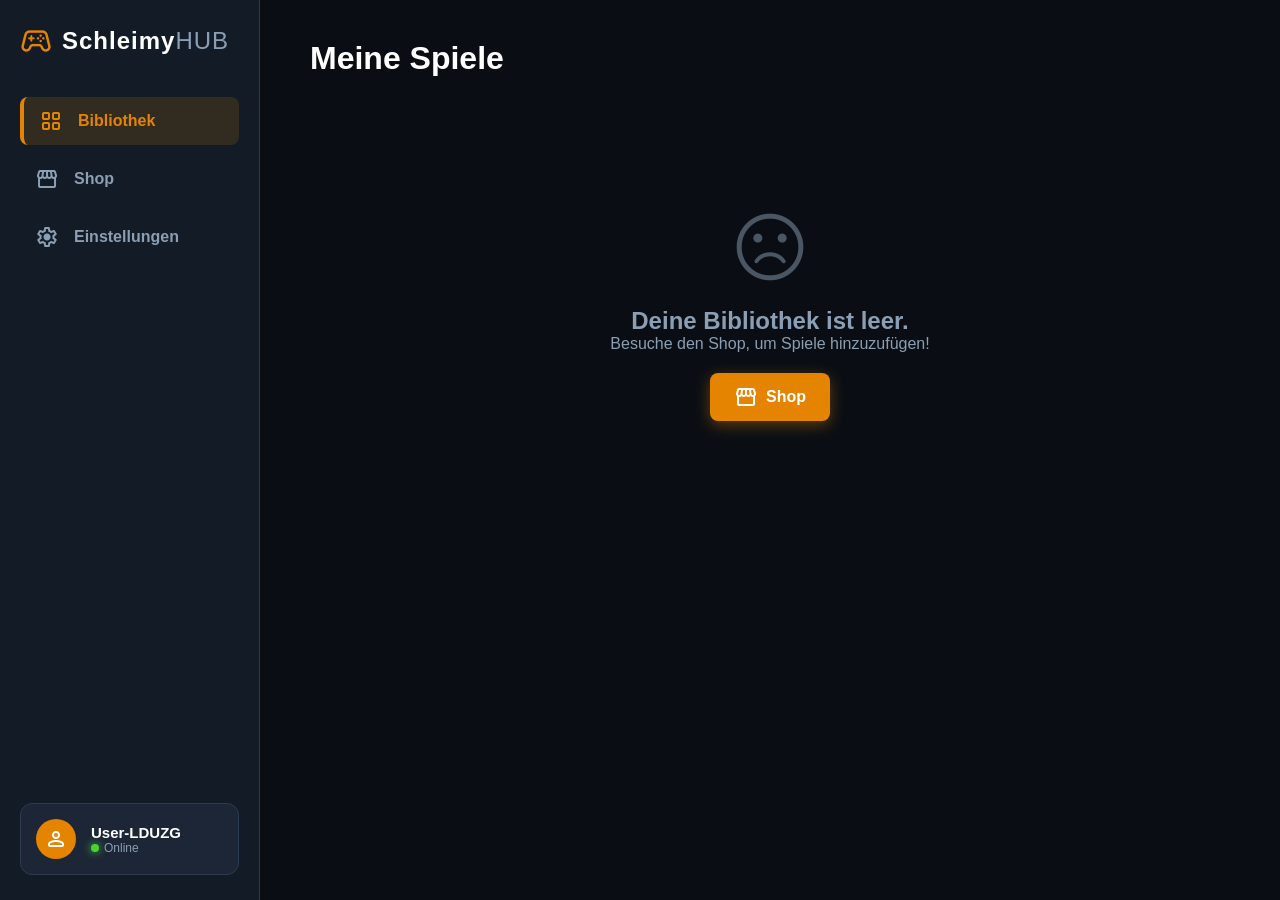
==== index.html @ 8c702368 "Add files via upload" ====
<!DOCTYPE html>
<html lang="de">

<head>
    <meta charset="UTF-8">
    <meta name="viewport" content="width=device-width, initial-scale=1.0">
    <title>Schleimy's Game Hub</title>
    <link href="https://fonts.googleapis.com/css2?family=Material+Symbols+Rounded:opsz,wght,FILL,GRAD@24,600,1,0" rel="stylesheet" />
    <link rel="stylesheet" href="launcher.css">
</head>

<body>

    <div id="app-container">
        <nav id="sidebar">
            <div class="logo">
                <span class="material-symbols-rounded logo-icon">stadia_controller</span>
                <h2>Schleimy<span class="hub-text">HUB</span></h2>
            </div>

            <ul class="nav-links">
                <li class="active" onclick="switchTab('library')">
                    <span class="material-symbols-rounded">grid_view</span>
                    <span id="nav-library">Bibliothek</span>
                </li>
                <li onclick="switchTab('store')">
                    <span class="material-symbols-rounded">storefront</span>
                    <span id="nav-store">Shop</span>
                </li>
                <li onclick="switchTab('settings')">
                    <span class="material-symbols-rounded">settings</span>
                    <span id="nav-settings">Einstellungen</span>
                </li>
            </ul>

            <div class="user-profile">
                <div class="avatar">
                    <span class="material-symbols-rounded">person</span>
                </div>
                <div class="user-info">
                    <p class="username" id="display-username">User-1234</p>
                    <p class="status"><span class="status-dot"></span> Online</p>
                </div>
            </div>
        </nav>

        <main id="main-content">

            <section id="tab-library" class="tab-content active">
                <header class="section-header">
                    <h1 id="title-library">Meine Spiele</h1>
                </header>
                <div id="library-container"></div>
            </section>

            <section id="tab-store" class="tab-content">
                <header class="section-header">
                    <h1 id="title-store">Entdecken</h1>
                </header>
                <div id="store-container"></div>
            </section>

            <section id="tab-settings" class="tab-content">
                <header class="section-header">
                    <h1 id="title-settings">Launcher Einstellungen</h1>
                </header>

                <div class="settings-panel">
                    <div class="setting-row">
                        <div class="setting-info">
                            <h3 id="set-user-title">Benutzername</h3>
                            <p id="set-user-desc">Ändere deinen Anzeigenamen im Hub.</p>
                        </div>
                        <input type="text" id="username-input" class="modern-input" maxlength="15">
                    </div>

                    <div class="setting-row">
                        <div class="setting-info">
                            <h3 id="set-lang-title">Globale Sprache</h3>
                            <p id="set-lang-desc">Wird automatisch in alle Spiele übernommen.</p>
                        </div>
                        <select id="launcher-lang-select" class="modern-select">
                            <option value="de">Deutsch (German)</option>
                            <option value="en">English (English)</option>
                            <option value="es">Español (Spanish)</option>
                            <option value="fr">Français (French)</option>
                            <option value="it">Italiano (Italian)</option>
                            <option value="pt">Português (Portuguese)</option>
                            <option value="nl">Nederlands (Dutch)</option>
                            <option value="pl">Polski (Polish)</option>
                            <option value="ru">Русский (Russian)</option>
                            <option value="ja">日本語 (Japanese)</option>
                            <option value="zh">中文 (Chinese)</option>
                            <option value="ko">한국어 (Korean)</option>
                            <option value="ar">العربية (Arabic)</option>
                            <option value="hi">हिन्दी (Hindi)</option>
                            <option value="tr">Türkçe (Turkish)</option>
                            <option value="sv">Svenska (Swedish)</option>
                            <option value="da">Dansk (Danish)</option>
                            <option value="fi">Suomi (Finnish)</option>
                            <option value="el">Ελληνικά (Greek)</option>
                            <option value="cs">Čeština (Czech)</option>
                        </select>
                    </div>

                    <div class="setting-row">
                        <div class="setting-info">
                            <h3 id="set-anim-title">Animationen reduzieren</h3>
                            <p id="set-anim-desc">Schaltet aufwendige Effekte im Launcher ab.</p>
                        </div>
                        <label class="switch">
                            <input type="checkbox" id="anim-toggle">
                            <span class="slider round"></span>
                        </label>
                    </div>

                    <div class="settings-actions">
                        <button id="btn-save-settings" class="btn success"><span class="material-symbols-rounded">save</span> <span id="text-btn-save">Speichern</span></button>
                        <button id="btn-reset-settings" class="btn danger"><span class="material-symbols-rounded">delete_forever</span> <span id="text-btn-reset">Zurücksetzen</span></button>
                    </div>
                </div>
            </section>

        </main>
    </div>

    <div id="game-overlay" class="hidden">
        <div class="overlay-topbar">
            <div class="overlay-brand">
                <span class="material-symbols-rounded">stadia_controller</span> Schleimy<span class="hub-text">HUB</span>
            </div>
            <button id="close-game-btn" onclick="closeGame()">
                <span class="material-symbols-rounded">close</span> <span id="btn-exit-game">Spiel beenden</span>
            </button>
        </div>
        <div id="game-loader">
            <span class="material-symbols-rounded spinning">hourglass_empty</span>
            <p id="loader-text">Starte Spiel...</p>
        </div>
        <iframe id="game-frame" src=""></iframe>
    </div>

    <script src="launcher.js"></script>
</body>

</html>
---- launcher.css ----
:root {
    --bg-main: #0a0e14;
    --bg-sidebar: #131b26;
    --bg-card: #1c2636;
    --bg-card-hover: #263447;
    --accent: #e48400;
    --accent-hover: #ff9d1c;
    --text-main: #ffffff;
    --text-muted: #8b9eb3;
    --border: #2a3b52;
    --success: #2ecc71;
    --danger: #e74c3c;
}

* {
    box-sizing: border-box;
    margin: 0;
    padding: 0;
}

body {
    background-color: var(--bg-main);
    color: var(--text-main);
    font-family: 'Segoe UI', Tahoma, Geneva, Verdana, sans-serif;
    overflow: hidden;
}

.material-symbols-rounded {
    vertical-align: middle;
}

#app-container {
    display: flex;
    height: 100vh;
    width: 100vw;
}


/* --- SIDEBAR --- */

#sidebar {
    width: 260px;
    background-color: var(--bg-sidebar);
    border-right: 1px solid var(--border);
    display: flex;
    flex-direction: column;
    padding: 25px 20px;
    z-index: 10;
}

.logo {
    display: flex;
    align-items: center;
    gap: 10px;
    margin-bottom: 40px;
}

.logo-icon {
    font-size: 32px;
    color: var(--accent);
}

.logo h2 {
    font-size: 24px;
    letter-spacing: 1px;
}

.hub-text {
    font-weight: 300;
    color: var(--text-muted);
}

.nav-links {
    list-style: none;
    display: flex;
    flex-direction: column;
    gap: 10px;
    flex-grow: 1;
}

.nav-links li {
    display: flex;
    align-items: center;
    gap: 15px;
    padding: 12px 15px;
    border-radius: 8px;
    color: var(--text-muted);
    font-weight: 600;
    cursor: pointer;
    transition: all 0.2s ease;
}

.nav-links li:hover {
    background-color: var(--bg-card);
    color: var(--text-main);
}

.nav-links li.active {
    background-color: rgba(228, 132, 0, 0.15);
    color: var(--accent);
    border-left: 4px solid var(--accent);
}

.user-profile {
    display: flex;
    align-items: center;
    gap: 15px;
    padding: 15px;
    background-color: var(--bg-card);
    border-radius: 12px;
    border: 1px solid var(--border);
    margin-top: auto;
}

.avatar {
    width: 40px;
    height: 40px;
    border-radius: 50%;
    background: var(--accent);
    display: flex;
    justify-content: center;
    align-items: center;
}

.user-info .username {
    font-weight: bold;
    font-size: 15px;
    white-space: nowrap;
    overflow: hidden;
    text-overflow: ellipsis;
    max-width: 120px;
}

.user-info .status {
    font-size: 12px;
    color: var(--text-muted);
    display: flex;
    align-items: center;
    gap: 5px;
}

.status-dot {
    width: 8px;
    height: 8px;
    background-color: #4cd137;
    border-radius: 50%;
    box-shadow: 0 0 8px #4cd137;
}


/* --- MAIN CONTENT --- */

#main-content {
    flex-grow: 1;
    overflow-y: auto;
    padding: 40px 50px;
    position: relative;
}

.tab-content {
    display: none;
    animation: fadeIn 0.4s ease forwards;
}

.tab-content.active {
    display: block;
}

@keyframes fadeIn {
    from {
        opacity: 0;
        transform: translateY(10px);
    }
    to {
        opacity: 1;
        transform: translateY(0);
    }
}

.section-header {
    display: flex;
    justify-content: space-between;
    align-items: center;
    margin-bottom: 30px;
}

.section-header h1 {
    font-size: 32px;
    font-weight: 800;
}


/* Hero Banner */

.hero-banner {
    width: 100%;
    height: 300px;
    border-radius: 16px;
    display: flex;
    align-items: flex-end;
    padding: 40px;
    margin-bottom: 40px;
    box-shadow: 0 15px 30px rgba(0, 0, 0, 0.5);
    border: 1px solid rgba(255, 255, 255, 0.1);
    background: linear-gradient(135deg, rgba(112, 197, 206, 0.8) 0%, rgba(26, 37, 44, 0.9) 100%), url('data:image/svg+xml;utf8,<svg xmlns="http://www.w3.org/2000/svg" width="100" height="100" opacity="0.1"><rect width="100" height="100" fill="%23fff"/></svg>');
    background-size: cover;
}

.hero-content h2 {
    font-size: 42px;
    margin-bottom: 10px;
    text-shadow: 2px 2px 4px rgba(0, 0, 0, 0.8);
}

.hero-content p {
    font-size: 18px;
    color: #e0e0e0;
    margin-bottom: 25px;
    text-shadow: 1px 1px 2px rgba(0, 0, 0, 0.8);
}

.btn {
    padding: 12px 24px;
    font-size: 16px;
    font-weight: bold;
    border: none;
    border-radius: 8px;
    cursor: pointer;
    display: flex;
    align-items: center;
    gap: 8px;
    transition: all 0.2s;
}

.btn.primary {
    background-color: var(--accent);
    color: #fff;
    box-shadow: 0 4px 15px rgba(228, 132, 0, 0.4);
}

.btn.primary:hover {
    background-color: var(--accent-hover);
    transform: translateY(-2px);
    box-shadow: 0 6px 20px rgba(228, 132, 0, 0.6);
}

.btn.success {
    background-color: var(--success);
    color: #fff;
    box-shadow: 0 4px 15px rgba(46, 204, 113, 0.4);
}

.btn.success:hover {
    background-color: #27ae60;
    transform: translateY(-2px);
}

.btn.danger {
    background-color: var(--danger);
    color: #fff;
}

.btn.danger:hover {
    background-color: #c0392b;
    transform: translateY(-2px);
}

.btn:disabled {
    background-color: var(--bg-card);
    color: var(--text-muted);
    box-shadow: none;
    cursor: not-allowed;
    transform: none;
}


/* Game Grid & Cards (GEFIXT: overflow: visible statt hidden) */

.game-grid {
    display: grid;
    grid-template-columns: repeat(auto-fill, minmax(250px, 1fr));
    gap: 25px;
}

.game-card {
    background-color: var(--bg-card);
    border-radius: 12px;
    border: 1px solid var(--border);
    transition: all 0.3s cubic-bezier(0.25, 0.8, 0.25, 1);
    display: flex;
    flex-direction: column;
    position: relative;
    /* Wichtig für Context-Menü */
}

.game-card:hover {
    transform: translateY(-8px);
    border-color: var(--accent);
    box-shadow: 0 10px 25px rgba(0, 0, 0, 0.4);
}

.card-image {
    height: 140px;
    display: flex;
    justify-content: center;
    align-items: center;
    position: relative;
    cursor: pointer;
    border-top-left-radius: 11px;
    border-top-right-radius: 11px;
    overflow: hidden;
    /* Beschneidet nur das Banner/Bild */
}

.flappy-bg {
    background: #70c5ce;
    color: #f4c800;
}

.huge-icon {
    font-size: 80px;
}

.play-overlay {
    position: absolute;
    top: 0;
    left: 0;
    right: 0;
    bottom: 0;
    background: rgba(0, 0, 0, 0.6);
    display: flex;
    justify-content: center;
    align-items: center;
    opacity: 0;
    transition: opacity 0.3s;
}

.play-overlay span {
    font-size: 50px;
    color: #fff;
    transform: scale(0.5);
    transition: transform 0.3s;
}

.game-card:hover .play-overlay {
    opacity: 1;
}

.game-card:hover .play-overlay span {
    transform: scale(1);
}


/* Card Info & Context Menu */

.card-info {
    padding: 20px;
    flex-grow: 1;
    display: flex;
    justify-content: space-between;
    align-items: flex-start;
}

.card-text {
    flex-grow: 1;
}

.card-text h4 {
    font-size: 20px;
    margin-bottom: 5px;
}

.card-text p {
    font-size: 14px;
    color: var(--text-muted);
    margin: 0;
}

.card-actions {
    position: relative;
}

.action-icon {
    cursor: pointer;
    color: var(--text-muted);
    padding: 5px;
    border-radius: 50%;
    transition: background 0.2s, color 0.2s;
}

.action-icon:hover {
    background: rgba(255, 255, 255, 0.1);
    color: var(--text-main);
}

.context-menu {
    position: absolute;
    right: 0;
    top: 35px;
    background: var(--bg-sidebar);
    border: 1px solid var(--border);
    border-radius: 8px;
    padding: 5px;
    display: none;
    flex-direction: column;
    width: 180px;
    z-index: 1000;
    box-shadow: 0 8px 20px rgba(0, 0, 0, 0.6);
}

.context-menu.show {
    display: flex;
}

.context-item {
    padding: 10px;
    display: flex;
    align-items: center;
    gap: 10px;
    cursor: pointer;
    border-radius: 4px;
    font-size: 14px;
    color: var(--text-main);
    transition: background 0.2s;
    font-weight: 500;
}

.context-item:hover {
    background: var(--bg-card);
}

.context-item.danger {
    color: #ff6b6b;
}

.context-item.danger:hover {
    background: var(--danger);
    color: white;
}


/* Settings */

.settings-panel {
    background: var(--bg-card);
    border-radius: 12px;
    border: 1px solid var(--border);
    padding: 20px 30px;
}

.setting-row {
    display: flex;
    justify-content: space-between;
    align-items: center;
    padding: 20px 0;
    border-bottom: 1px solid var(--border);
}

.setting-info h3 {
    margin-bottom: 5px;
}

.setting-info p {
    color: var(--text-muted);
    font-size: 14px;
}

.modern-select,
.modern-input {
    background: var(--bg-sidebar);
    color: var(--text-main);
    border: 1px solid var(--border);
    padding: 10px 15px;
    border-radius: 8px;
    font-size: 16px;
    outline: none;
}

.modern-input {
    width: 200px;
}

.modern-input:focus,
.modern-select:focus {
    border-color: var(--accent);
}

.settings-actions {
    display: flex;
    gap: 15px;
    margin-top: 30px;
    justify-content: flex-start;
}

.empty-state {
    text-align: center;
    padding: 100px 0;
    color: var(--text-muted);
}

.empty-icon {
    font-size: 80px;
    margin-bottom: 20px;
    opacity: 0.5;
}


/* Switch Toggle */

.switch {
    position: relative;
    display: inline-block;
    width: 50px;
    height: 28px;
}

.switch input {
    opacity: 0;
    width: 0;
    height: 0;
}

.slider {
    position: absolute;
    cursor: pointer;
    top: 0;
    left: 0;
    right: 0;
    bottom: 0;
    background-color: var(--border);
    transition: .4s;
    border-radius: 34px;
}

.slider:before {
    position: absolute;
    content: "";
    height: 20px;
    width: 20px;
    left: 4px;
    bottom: 4px;
    background-color: white;
    transition: .4s;
    border-radius: 50%;
}

input:checked+.slider {
    background-color: var(--accent);
}

input:checked+.slider:before {
    transform: translateX(22px);
}


/* --- GAME OVERLAY --- */

#game-overlay {
    position: fixed;
    top: 0;
    left: 0;
    width: 100vw;
    height: 100vh;
    background: #000;
    z-index: 9999;
    display: flex;
    flex-direction: column;
    opacity: 1;
    transition: opacity 0.5s ease, transform 0.5s cubic-bezier(0.19, 1, 0.22, 1);
}

#game-overlay.hidden {
    opacity: 0;
    transform: scale(1.05);
    pointer-events: none;
}

.overlay-topbar {
    height: 40px;
    background: var(--bg-sidebar);
    display: flex;
    justify-content: space-between;
    align-items: center;
    padding: 0 20px;
    border-bottom: 1px solid var(--border);
}

.overlay-brand {
    font-weight: bold;
    display: flex;
    align-items: center;
    gap: 8px;
}

#close-game-btn {
    background: rgba(255, 255, 255, 0.1);
    color: #fff;
    border: none;
    padding: 4px 12px;
    border-radius: 4px;
    cursor: pointer;
    display: flex;
    align-items: center;
    gap: 5px;
    transition: background 0.2s;
}

#close-game-btn:hover {
    background: #e74c3c;
}

#game-loader {
    position: absolute;
    top: 50%;
    left: 50%;
    transform: translate(-50%, -50%);
    text-align: center;
    color: var(--text-muted);
}

.spinning {
    font-size: 50px;
    animation: spin 2s infinite linear;
    margin-bottom: 15px;
    color: var(--accent);
}

@keyframes spin {
    100% {
        transform: rotate(360deg);
    }
}

iframe {
    flex-grow: 1;
    width: 100%;
    border: none;
    background: #000;
    position: relative;
    z-index: 2;
}
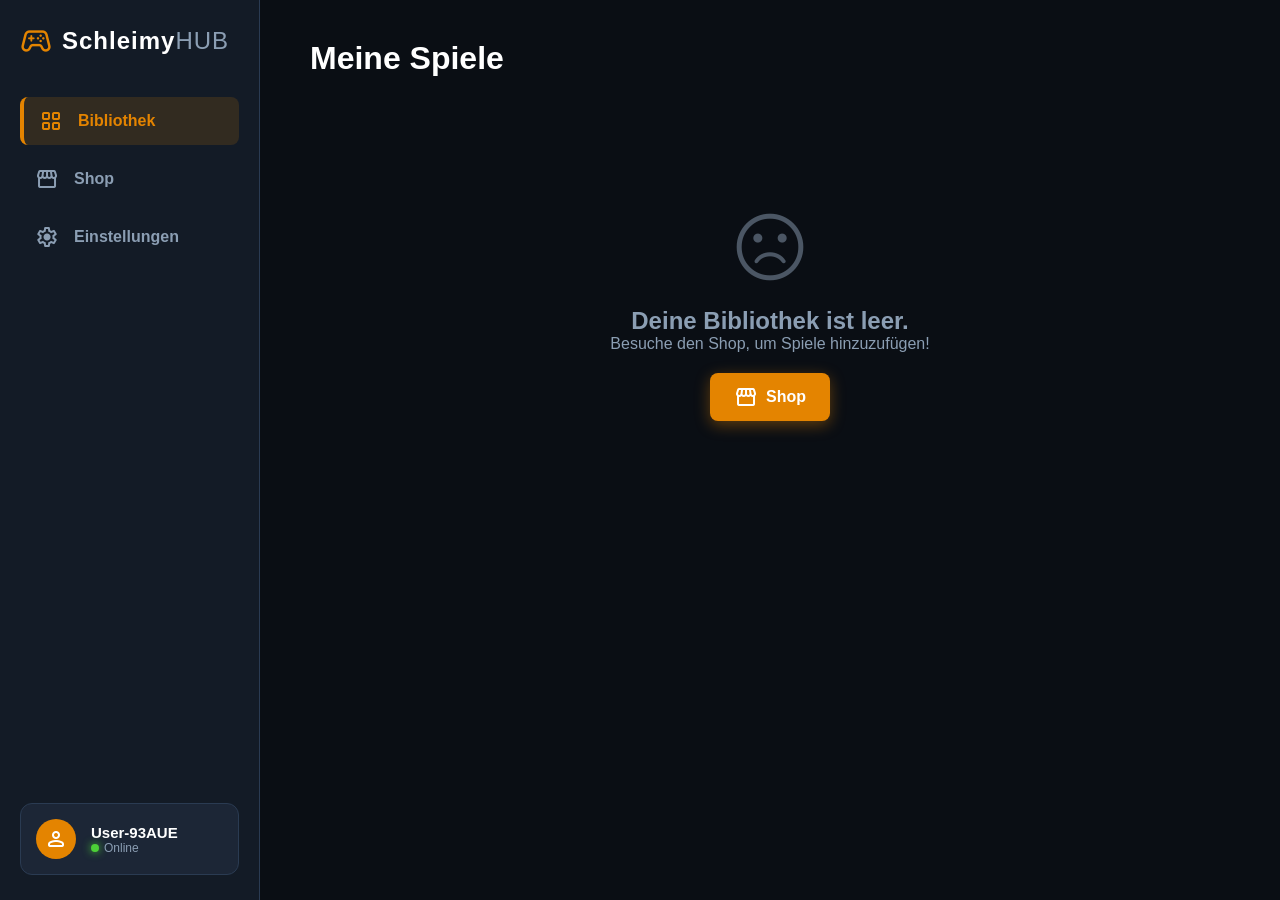
==== commit 525f5ba6: "Add files via upload" ====
--- a/index.html
+++ b/index.html
@@ -45,6 +45,16 @@
         </nav>
 
         <main id="main-content">
+
+            <div class="mobile-header">
+                <div class="logo">
+                    <span class="material-symbols-rounded logo-icon">stadia_controller</span>
+                    <h2>Schleimy<span class="hub-text">HUB</span></h2>
+                </div>
+                <div class="avatar-small">
+                    <span class="material-symbols-rounded">person</span>
+                </div>
+            </div>
 
             <section id="tab-library" class="tab-content active">
                 <header class="section-header">
@@ -106,7 +116,7 @@
                     <div class="setting-row">
                         <div class="setting-info">
                             <h3 id="set-anim-title">Animationen reduzieren</h3>
-                            <p id="set-anim-desc">Schaltet aufwendige Effekte im Launcher ab.</p>
+                            <p id="set-anim-desc">Schaltet aufwendige Effekte ab.</p>
                         </div>
                         <label class="switch">
                             <input type="checkbox" id="anim-toggle">
--- a/launcher.css
+++ b/launcher.css
@@ -45,7 +45,7 @@
     display: flex;
     flex-direction: column;
     padding: 25px 20px;
-    z-index: 10;
+    z-index: 100;
 }
 
 .logo {
@@ -157,6 +157,13 @@
     position: relative;
 }
 
+.mobile-header {
+    display: none;
+}
+
+
+/* Standardmäßig unsichtbar */
+
 .tab-content {
     display: none;
     animation: fadeIn 0.4s ease forwards;
@@ -274,7 +281,7 @@
 }
 
 
-/* Game Grid & Cards (GEFIXT: overflow: visible statt hidden) */
+/* Game Grid & Cards */
 
 .game-grid {
     display: grid;
@@ -290,7 +297,6 @@
     display: flex;
     flex-direction: column;
     position: relative;
-    /* Wichtig für Context-Menü */
 }
 
 .game-card:hover {
@@ -309,7 +315,6 @@
     border-top-left-radius: 11px;
     border-top-right-radius: 11px;
     overflow: hidden;
-    /* Beschneidet nur das Banner/Bild */
 }
 
 .flappy-bg {
@@ -638,4 +643,137 @@
     background: #000;
     position: relative;
     z-index: 2;
-}+}
+
+
+/* =========================================
+   MOBILE OPTIMIZATION (Responsives Design)
+   ========================================= */
+
+@media (max-width: 768px) {
+    #app-container {
+        flex-direction: column;
+    }
+    /* Sidebar wird zur Bottom-Navigation */
+    #sidebar {
+        width: 100%;
+        height: auto;
+        padding: 0;
+        position: fixed;
+        bottom: 0;
+        left: 0;
+        border-right: none;
+        border-top: 1px solid var(--border);
+        flex-direction: row;
+        box-shadow: 0 -5px 20px rgba(0, 0, 0, 0.5);
+    }
+    #sidebar .logo,
+    #sidebar .user-profile {
+        display: none;
+    }
+    /* Oben verstecken */
+    .nav-links {
+        flex-direction: row;
+        justify-content: space-around;
+        width: 100%;
+    }
+    .nav-links li {
+        flex-direction: column;
+        flex: 1;
+        padding: 12px 0;
+        border-radius: 0;
+        font-size: 11px;
+        gap: 4px;
+        justify-content: center;
+    }
+    .nav-links li.active {
+        border-left: none;
+        border-bottom: 4px solid var(--accent);
+        background-color: transparent;
+    }
+    /* Content Bereich anpassen */
+    #main-content {
+        padding: 20px 20px 80px 20px;
+        /* Extra Abstand unten für die Navbar */
+    }
+    /* Mobiler Header anzeigen */
+    .mobile-header {
+        display: flex;
+        justify-content: space-between;
+        align-items: center;
+        margin-bottom: 25px;
+        padding-bottom: 15px;
+        border-bottom: 1px solid var(--border);
+    }
+    .mobile-header .logo {
+        display: flex;
+        align-items: center;
+        gap: 8px;
+        margin-bottom: 0;
+    }
+    .mobile-header .logo-icon {
+        font-size: 28px;
+        color: var(--accent);
+    }
+    .mobile-header h2 {
+        font-size: 20px;
+    }
+    .avatar-small {
+        width: 36px;
+        height: 36px;
+        border-radius: 50%;
+        background: var(--accent);
+        display: flex;
+        justify-content: center;
+        align-items: center;
+    }
+    .section-header h1 {
+        font-size: 26px;
+    }
+    /* Hero Banner auf Handy */
+    .hero-banner {
+        height: auto;
+        padding: 25px 20px;
+        flex-direction: column;
+        align-items: flex-start;
+        text-align: left;
+    }
+    .hero-content h2 {
+        font-size: 28px;
+    }
+    /* Einstellungen stapeln */
+    .setting-row {
+        flex-direction: column;
+        align-items: flex-start;
+        gap: 10px;
+    }
+    .modern-input,
+    .modern-select {
+        width: 100%;
+    }
+    .settings-actions {
+        flex-direction: column;
+        width: 100%;
+    }
+    .settings-actions .btn {
+        width: 100%;
+        justify-content: center;
+    }
+    /* Game Grid kompakter */
+    .game-grid {
+        grid-template-columns: repeat(auto-fill, minmax(140px, 1fr));
+        gap: 15px;
+    }
+    .card-image {
+        height: 110px;
+    }
+    .huge-icon {
+        font-size: 60px;
+    }
+    /* Context Menü Ausrichtung fixen */
+    .context-menu {
+        right: auto;
+        left: 0;
+        top: 35px;
+    }
+}
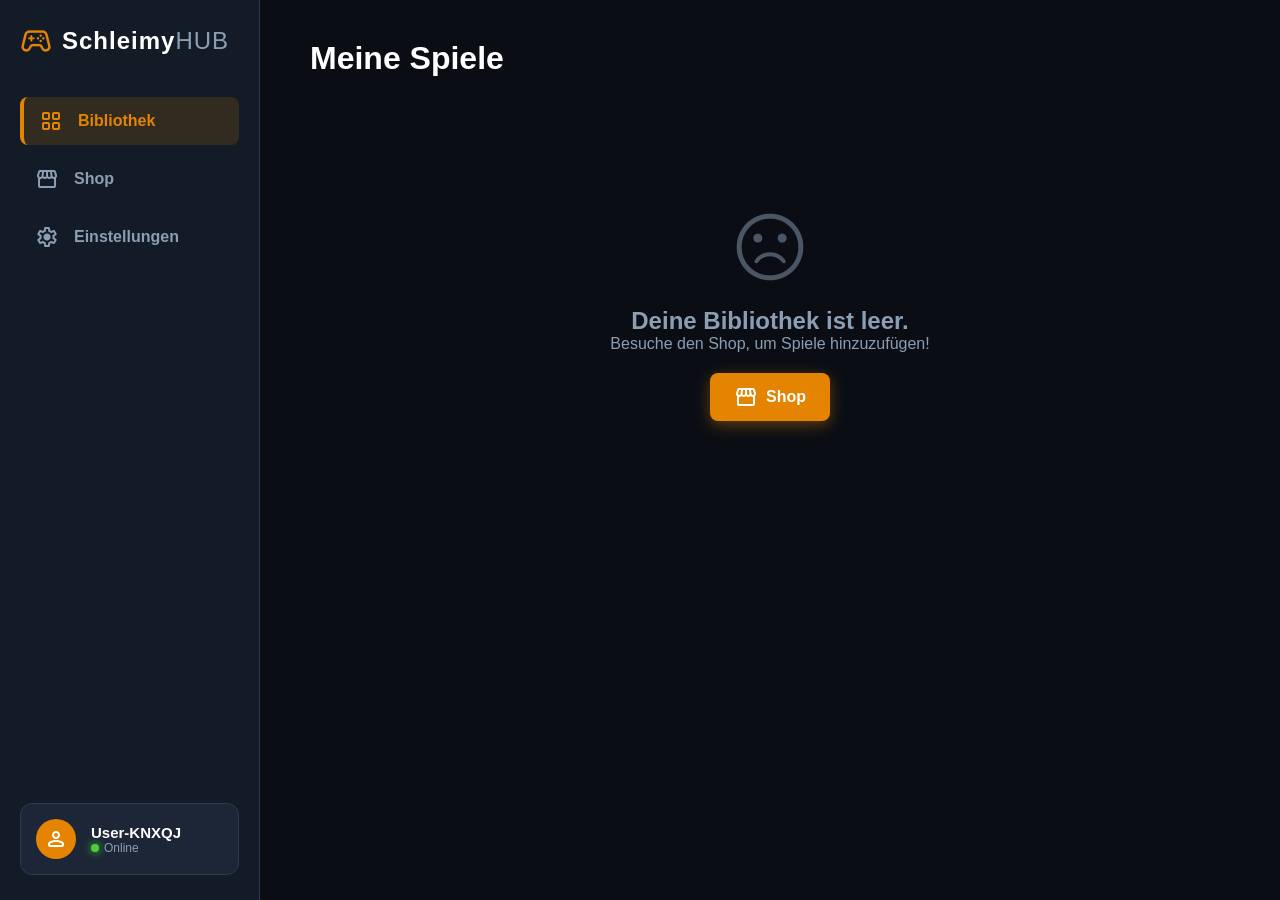
==== commit 5823cbda: "Update index.html" ====
--- a/index.html
+++ b/index.html
@@ -153,4 +153,4 @@
     <script src="launcher.js"></script>
 </body>
 
-</html>+</html>
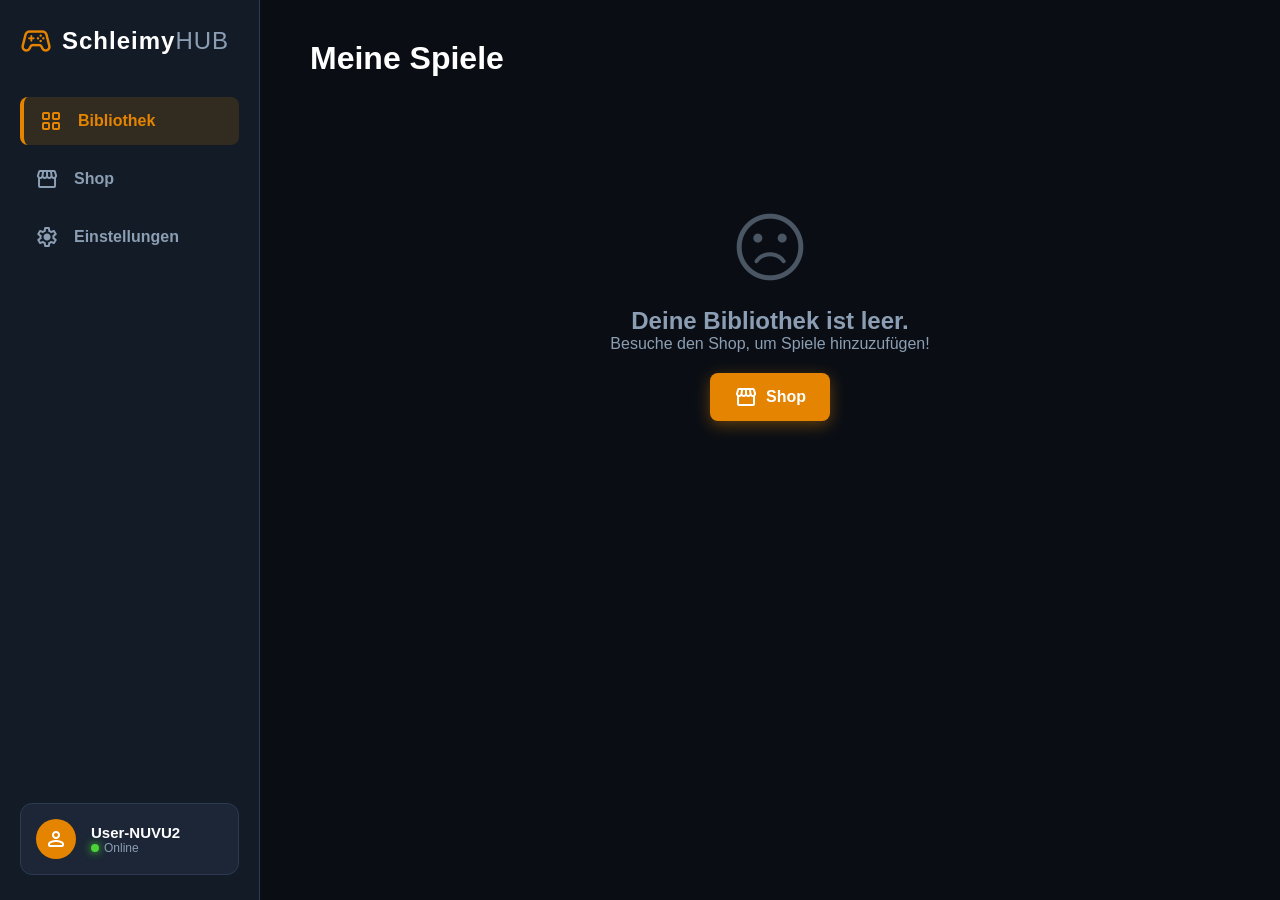
==== commit 336123b8: "Add files via upload" ====
--- a/index.html
+++ b/index.html
@@ -153,4 +153,4 @@
     <script src="launcher.js"></script>
 </body>
 
-</html>
+</html>
--- a/launcher.css
+++ b/launcher.css
@@ -18,10 +18,12 @@
     padding: 0;
 }
 
-body {
+body,
+html {
     background-color: var(--bg-main);
     color: var(--text-main);
     font-family: 'Segoe UI', Tahoma, Geneva, Verdana, sans-serif;
+    height: 100%;
     overflow: hidden;
 }
 
@@ -31,7 +33,7 @@
 
 #app-container {
     display: flex;
-    height: 100vh;
+    height: 100%;
     width: 100vw;
 }
 
@@ -160,9 +162,6 @@
 .mobile-header {
     display: none;
 }
-
-
-/* Standardmäßig unsichtbar */
 
 .tab-content {
     display: none;
@@ -647,35 +646,40 @@
 
 
 /* =========================================
-   MOBILE OPTIMIZATION (Responsives Design)
+   MOBILE OPTIMIZATION (JETZT MIT 1-SPALTEN-LAYOUT)
    ========================================= */
 
 @media (max-width: 768px) {
     #app-container {
         flex-direction: column;
     }
-    /* Sidebar wird zur Bottom-Navigation */
+    #main-content {
+        order: 1;
+        flex: 1;
+        height: 0;
+        padding: 20px;
+    }
     #sidebar {
+        order: 2;
         width: 100%;
         height: auto;
         padding: 0;
-        position: fixed;
-        bottom: 0;
-        left: 0;
         border-right: none;
         border-top: 1px solid var(--border);
         flex-direction: row;
         box-shadow: 0 -5px 20px rgba(0, 0, 0, 0.5);
+        z-index: 100;
+        position: relative;
     }
     #sidebar .logo,
     #sidebar .user-profile {
         display: none;
     }
-    /* Oben verstecken */
     .nav-links {
         flex-direction: row;
         justify-content: space-around;
         width: 100%;
+        margin: 0;
     }
     .nav-links li {
         flex-direction: column;
@@ -685,18 +689,13 @@
         font-size: 11px;
         gap: 4px;
         justify-content: center;
+        margin: 0;
     }
     .nav-links li.active {
         border-left: none;
         border-bottom: 4px solid var(--accent);
         background-color: transparent;
     }
-    /* Content Bereich anpassen */
-    #main-content {
-        padding: 20px 20px 80px 20px;
-        /* Extra Abstand unten für die Navbar */
-    }
-    /* Mobiler Header anzeigen */
     .mobile-header {
         display: flex;
         justify-content: space-between;
@@ -730,7 +729,6 @@
     .section-header h1 {
         font-size: 26px;
     }
-    /* Hero Banner auf Handy */
     .hero-banner {
         height: auto;
         padding: 25px 20px;
@@ -741,7 +739,6 @@
     .hero-content h2 {
         font-size: 28px;
     }
-    /* Einstellungen stapeln */
     .setting-row {
         flex-direction: column;
         align-items: flex-start;
@@ -759,21 +756,28 @@
         width: 100%;
         justify-content: center;
     }
-    /* Game Grid kompakter */
+    /* --- HIER IST DER FIX FÜR DIE KARTEN --- */
     .game-grid {
-        grid-template-columns: repeat(auto-fill, minmax(140px, 1fr));
-        gap: 15px;
-    }
+        grid-template-columns: 1fr;
+        gap: 20px;
+    }
+    /* 1 Spalte für volle Breite! */
     .card-image {
-        height: 110px;
+        height: 140px;
     }
     .huge-icon {
-        font-size: 60px;
-    }
-    /* Context Menü Ausrichtung fixen */
+        font-size: 70px;
+    }
+    /* Buttons in Shop-Karten volle Breite geben */
+    .game-card .btn {
+        width: 100%;
+        justify-content: center;
+        margin-top: 10px;
+    }
+    /* Context Menü Ausrichtung */
     .context-menu {
-        right: auto;
-        left: 0;
+        right: 0;
+        left: auto;
         top: 35px;
     }
-}
+}
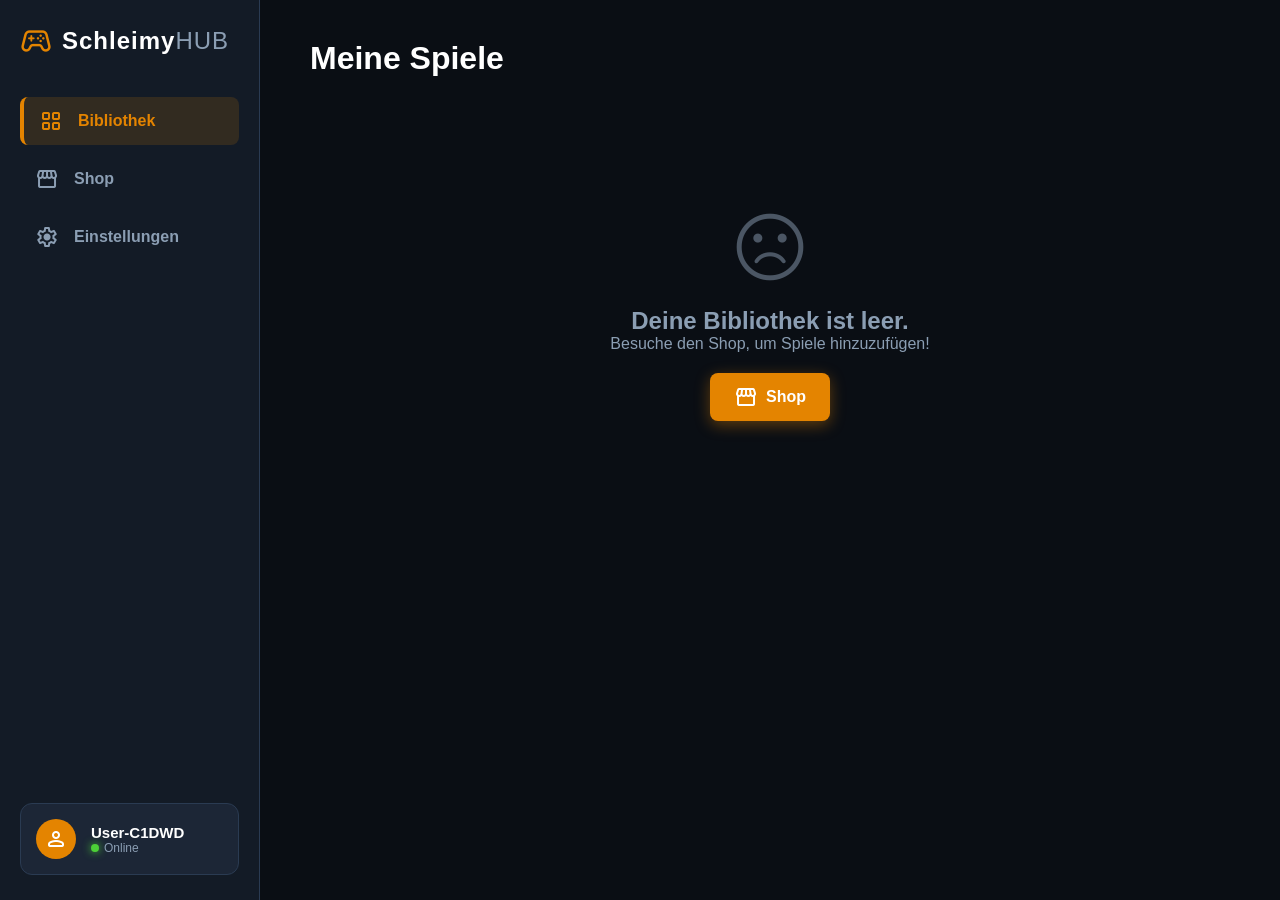
==== commit 05d6f39f: "Add files via upload" ====
--- a/index.html
+++ b/index.html
@@ -1,156 +1,153 @@
-<!DOCTYPE html>
-<html lang="de">
-
-<head>
-    <meta charset="UTF-8">
-    <meta name="viewport" content="width=device-width, initial-scale=1.0">
-    <title>Schleimy's Game Hub</title>
-    <link href="https://fonts.googleapis.com/css2?family=Material+Symbols+Rounded:opsz,wght,FILL,GRAD@24,600,1,0" rel="stylesheet" />
-    <link rel="stylesheet" href="launcher.css">
-</head>
-
-<body>
-
-    <div id="app-container">
-        <nav id="sidebar">
-            <div class="logo">
-                <span class="material-symbols-rounded logo-icon">stadia_controller</span>
-                <h2>Schleimy<span class="hub-text">HUB</span></h2>
-            </div>
-
-            <ul class="nav-links">
-                <li class="active" onclick="switchTab('library')">
-                    <span class="material-symbols-rounded">grid_view</span>
-                    <span id="nav-library">Bibliothek</span>
-                </li>
-                <li onclick="switchTab('store')">
-                    <span class="material-symbols-rounded">storefront</span>
-                    <span id="nav-store">Shop</span>
-                </li>
-                <li onclick="switchTab('settings')">
-                    <span class="material-symbols-rounded">settings</span>
-                    <span id="nav-settings">Einstellungen</span>
-                </li>
-            </ul>
-
-            <div class="user-profile">
-                <div class="avatar">
-                    <span class="material-symbols-rounded">person</span>
-                </div>
-                <div class="user-info">
-                    <p class="username" id="display-username">User-1234</p>
-                    <p class="status"><span class="status-dot"></span> Online</p>
-                </div>
-            </div>
-        </nav>
-
-        <main id="main-content">
-
-            <div class="mobile-header">
-                <div class="logo">
-                    <span class="material-symbols-rounded logo-icon">stadia_controller</span>
-                    <h2>Schleimy<span class="hub-text">HUB</span></h2>
-                </div>
-                <div class="avatar-small">
-                    <span class="material-symbols-rounded">person</span>
-                </div>
-            </div>
-
-            <section id="tab-library" class="tab-content active">
-                <header class="section-header">
-                    <h1 id="title-library">Meine Spiele</h1>
-                </header>
-                <div id="library-container"></div>
-            </section>
-
-            <section id="tab-store" class="tab-content">
-                <header class="section-header">
-                    <h1 id="title-store">Entdecken</h1>
-                </header>
-                <div id="store-container"></div>
-            </section>
-
-            <section id="tab-settings" class="tab-content">
-                <header class="section-header">
-                    <h1 id="title-settings">Launcher Einstellungen</h1>
-                </header>
-
-                <div class="settings-panel">
-                    <div class="setting-row">
-                        <div class="setting-info">
-                            <h3 id="set-user-title">Benutzername</h3>
-                            <p id="set-user-desc">Ändere deinen Anzeigenamen im Hub.</p>
-                        </div>
-                        <input type="text" id="username-input" class="modern-input" maxlength="15">
-                    </div>
-
-                    <div class="setting-row">
-                        <div class="setting-info">
-                            <h3 id="set-lang-title">Globale Sprache</h3>
-                            <p id="set-lang-desc">Wird automatisch in alle Spiele übernommen.</p>
-                        </div>
-                        <select id="launcher-lang-select" class="modern-select">
-                            <option value="de">Deutsch (German)</option>
-                            <option value="en">English (English)</option>
-                            <option value="es">Español (Spanish)</option>
-                            <option value="fr">Français (French)</option>
-                            <option value="it">Italiano (Italian)</option>
-                            <option value="pt">Português (Portuguese)</option>
-                            <option value="nl">Nederlands (Dutch)</option>
-                            <option value="pl">Polski (Polish)</option>
-                            <option value="ru">Русский (Russian)</option>
-                            <option value="ja">日本語 (Japanese)</option>
-                            <option value="zh">中文 (Chinese)</option>
-                            <option value="ko">한국어 (Korean)</option>
-                            <option value="ar">العربية (Arabic)</option>
-                            <option value="hi">हिन्दी (Hindi)</option>
-                            <option value="tr">Türkçe (Turkish)</option>
-                            <option value="sv">Svenska (Swedish)</option>
-                            <option value="da">Dansk (Danish)</option>
-                            <option value="fi">Suomi (Finnish)</option>
-                            <option value="el">Ελληνικά (Greek)</option>
-                            <option value="cs">Čeština (Czech)</option>
-                        </select>
-                    </div>
-
-                    <div class="setting-row">
-                        <div class="setting-info">
-                            <h3 id="set-anim-title">Animationen reduzieren</h3>
-                            <p id="set-anim-desc">Schaltet aufwendige Effekte ab.</p>
-                        </div>
-                        <label class="switch">
-                            <input type="checkbox" id="anim-toggle">
-                            <span class="slider round"></span>
-                        </label>
-                    </div>
-
-                    <div class="settings-actions">
-                        <button id="btn-save-settings" class="btn success"><span class="material-symbols-rounded">save</span> <span id="text-btn-save">Speichern</span></button>
-                        <button id="btn-reset-settings" class="btn danger"><span class="material-symbols-rounded">delete_forever</span> <span id="text-btn-reset">Zurücksetzen</span></button>
-                    </div>
-                </div>
-            </section>
-
-        </main>
-    </div>
-
-    <div id="game-overlay" class="hidden">
-        <div class="overlay-topbar">
-            <div class="overlay-brand">
-                <span class="material-symbols-rounded">stadia_controller</span> Schleimy<span class="hub-text">HUB</span>
-            </div>
-            <button id="close-game-btn" onclick="closeGame()">
-                <span class="material-symbols-rounded">close</span> <span id="btn-exit-game">Spiel beenden</span>
-            </button>
-        </div>
-        <div id="game-loader">
-            <span class="material-symbols-rounded spinning">hourglass_empty</span>
-            <p id="loader-text">Starte Spiel...</p>
-        </div>
-        <iframe id="game-frame" src=""></iframe>
-    </div>
-
-    <script src="launcher.js"></script>
-</body>
-
-</html>+<!DOCTYPE html><html lang="de"><head>
+    <meta charset="UTF-8">
+    <meta name="viewport" content="width=device-width, initial-scale=1.0">
+    <title>Schleimy's Game Hub</title>
+    <link href="https://fonts.googleapis.com/css2?family=Material+Symbols+Rounded:opsz,wght,FILL,GRAD@24,600,1,0" rel="stylesheet">
+    <link rel="stylesheet" href="launcher.css">
+</head>
+
+<body>
+
+    <div id="app-container">
+        <nav id="sidebar">
+            <div class="logo">
+                <span class="material-symbols-rounded logo-icon">stadia_controller</span>
+                <h2>Schleimy<span class="hub-text">HUB</span></h2>
+            </div>
+
+            <ul class="nav-links">
+                <li class="active" onclick="switchTab('library')">
+                    <span class="material-symbols-rounded">grid_view</span>
+                    <span id="nav-library">Bibliothek</span>
+                </li>
+                <li onclick="switchTab('store')">
+                    <span class="material-symbols-rounded">storefront</span>
+                    <span id="nav-store">Shop</span>
+                </li>
+                <li onclick="switchTab('settings')">
+                    <span class="material-symbols-rounded">settings</span>
+                    <span id="nav-settings">Einstellungen</span>
+                </li>
+            </ul>
+
+            <div class="user-profile">
+                <div class="avatar">
+                    <span class="material-symbols-rounded">person</span>
+                </div>
+                <div class="user-info">
+                    <p class="username" id="display-username">User-1234</p>
+                    <p class="status"><span class="status-dot"></span> Online</p>
+                </div>
+            </div>
+        </nav>
+
+        <main id="main-content">
+
+            <div class="mobile-header">
+                <div class="logo">
+                    <span class="material-symbols-rounded logo-icon">stadia_controller</span>
+                    <h2>Schleimy<span class="hub-text">HUB</span></h2>
+                </div>
+                <div class="avatar-small">
+                    <span class="material-symbols-rounded">person</span>
+                </div>
+            </div>
+
+            <section id="tab-library" class="tab-content active">
+                <header class="section-header">
+                    <h1 id="title-library">Meine Spiele</h1>
+                </header>
+                <div id="library-container"></div>
+            </section>
+
+            <section id="tab-store" class="tab-content">
+                <header class="section-header">
+                    <h1 id="title-store">Entdecken</h1>
+                </header>
+                <div id="store-container"></div>
+            </section>
+
+            <section id="tab-settings" class="tab-content">
+                <header class="section-header">
+                    <h1 id="title-settings">Launcher Einstellungen</h1>
+                </header>
+
+                <div class="settings-panel">
+                    <div class="setting-row">
+                        <div class="setting-info">
+                            <h3 id="set-user-title">Benutzername</h3>
+                            <p id="set-user-desc">Ändere deinen Anzeigenamen im Hub.</p>
+                        </div>
+                        <input type="text" id="username-input" class="modern-input" maxlength="15">
+                    </div>
+
+                    <div class="setting-row">
+                        <div class="setting-info">
+                            <h3 id="set-lang-title">Globale Sprache</h3>
+                            <p id="set-lang-desc">Wird automatisch in alle Spiele übernommen.</p>
+                        </div>
+                        <select id="launcher-lang-select" class="modern-select">
+                            <option value="de">Deutsch (German)</option>
+                            <option value="en">English (English)</option>
+                            <option value="es">Español (Spanish)</option>
+                            <option value="fr">Français (French)</option>
+                            <option value="it">Italiano (Italian)</option>
+                            <option value="pt">Português (Portuguese)</option>
+                            <option value="nl">Nederlands (Dutch)</option>
+                            <option value="pl">Polski (Polish)</option>
+                            <option value="ru">Русский (Russian)</option>
+                            <option value="ja">日本語 (Japanese)</option>
+                            <option value="zh">中文 (Chinese)</option>
+                            <option value="ko">한국어 (Korean)</option>
+                            <option value="ar">العربية (Arabic)</option>
+                            <option value="hi">हिन्दी (Hindi)</option>
+                            <option value="tr">Türkçe (Turkish)</option>
+                            <option value="sv">Svenska (Swedish)</option>
+                            <option value="da">Dansk (Danish)</option>
+                            <option value="fi">Suomi (Finnish)</option>
+                            <option value="el">Ελληνικά (Greek)</option>
+                            <option value="cs">Čeština (Czech)</option>
+                        </select>
+                    </div>
+
+                    <div class="setting-row">
+                        <div class="setting-info">
+                            <h3 id="set-anim-title">Animationen reduzieren</h3>
+                            <p id="set-anim-desc">Schaltet aufwendige Effekte ab.</p>
+                        </div>
+                        <label class="switch">
+                            <input type="checkbox" id="anim-toggle">
+                            <span class="slider round"></span>
+                        </label>
+                    </div>
+
+                    <div class="settings-actions">
+                        <button id="btn-save-settings" class="btn success"><span class="material-symbols-rounded">save</span> <span id="text-btn-save">Speichern</span></button>
+                        <button id="btn-reset-settings" class="btn danger"><span class="material-symbols-rounded">delete_forever</span> <span id="text-btn-reset">Zurücksetzen</span></button>
+                    </div>
+                </div>
+            </section>
+
+        </main>
+    </div>
+
+    <div id="game-overlay" class="hidden">
+        <div class="overlay-topbar">
+            <div class="overlay-brand">
+                <span class="material-symbols-rounded">stadia_controller</span> Schleimy<span class="hub-text">HUB</span>
+            </div>
+            <button id="close-game-btn" onclick="closeGame()">
+                <span class="material-symbols-rounded">close</span> <span id="btn-exit-game">Spiel beenden</span>
+            </button>
+        </div>
+        <div id="game-loader">
+            <span class="material-symbols-rounded spinning">hourglass_empty</span>
+            <p id="loader-text">Starte Spiel...</p>
+        </div>
+        <iframe id="game-frame" src=""></iframe>
+    </div>
+
+    <script src="launcher.js"></script>
+
+
+</body></html>
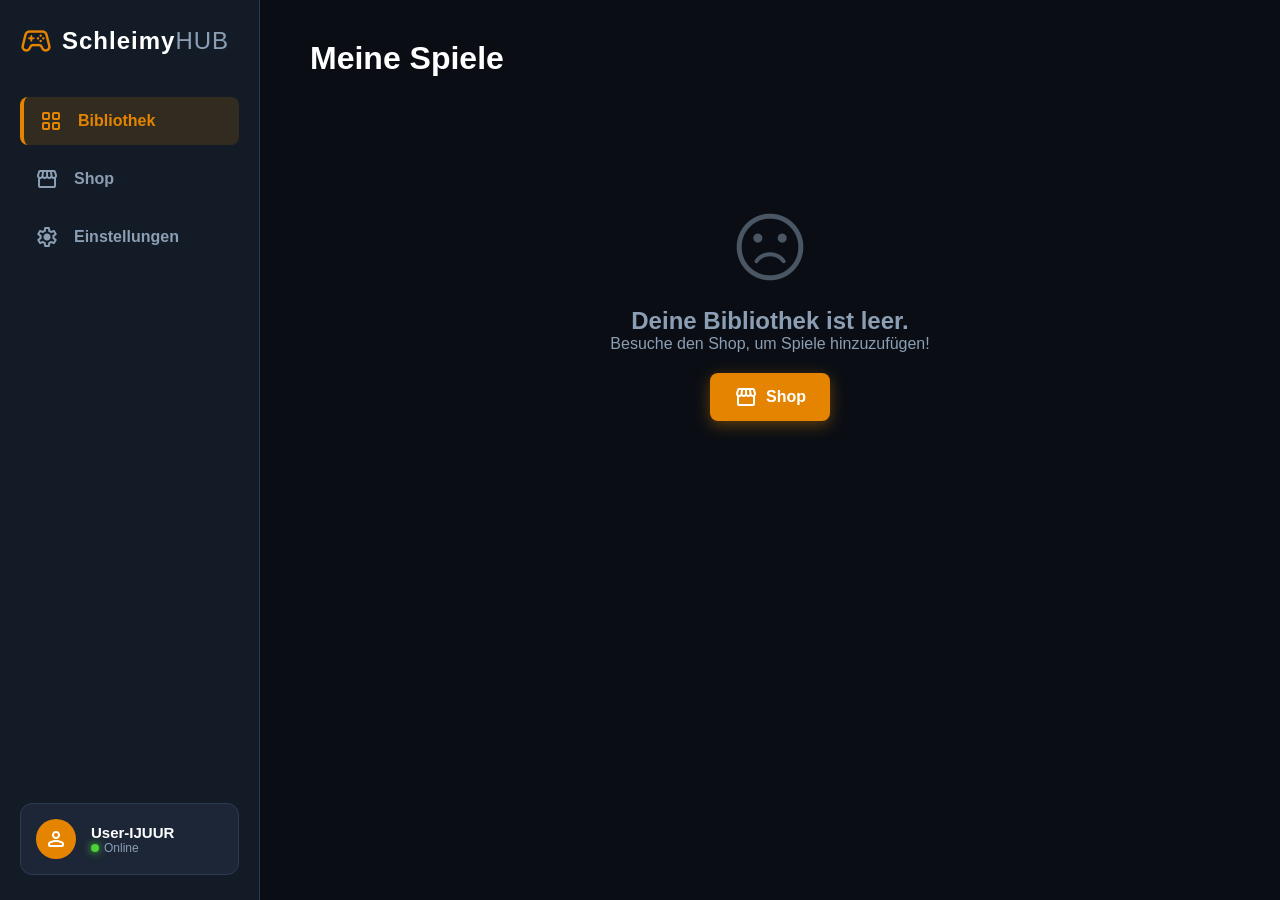
==== commit 92e2a22b: "Add files via upload" ====
--- a/index.html
+++ b/index.html
@@ -1,153 +1,156 @@
-<!DOCTYPE html><html lang="de"><head>
-    <meta charset="UTF-8">
-    <meta name="viewport" content="width=device-width, initial-scale=1.0">
-    <title>Schleimy's Game Hub</title>
-    <link href="https://fonts.googleapis.com/css2?family=Material+Symbols+Rounded:opsz,wght,FILL,GRAD@24,600,1,0" rel="stylesheet">
-    <link rel="stylesheet" href="launcher.css">
-</head>
-
-<body>
-
-    <div id="app-container">
-        <nav id="sidebar">
-            <div class="logo">
-                <span class="material-symbols-rounded logo-icon">stadia_controller</span>
-                <h2>Schleimy<span class="hub-text">HUB</span></h2>
-            </div>
-
-            <ul class="nav-links">
-                <li class="active" onclick="switchTab('library')">
-                    <span class="material-symbols-rounded">grid_view</span>
-                    <span id="nav-library">Bibliothek</span>
-                </li>
-                <li onclick="switchTab('store')">
-                    <span class="material-symbols-rounded">storefront</span>
-                    <span id="nav-store">Shop</span>
-                </li>
-                <li onclick="switchTab('settings')">
-                    <span class="material-symbols-rounded">settings</span>
-                    <span id="nav-settings">Einstellungen</span>
-                </li>
-            </ul>
-
-            <div class="user-profile">
-                <div class="avatar">
-                    <span class="material-symbols-rounded">person</span>
-                </div>
-                <div class="user-info">
-                    <p class="username" id="display-username">User-1234</p>
-                    <p class="status"><span class="status-dot"></span> Online</p>
-                </div>
-            </div>
-        </nav>
-
-        <main id="main-content">
-
-            <div class="mobile-header">
-                <div class="logo">
-                    <span class="material-symbols-rounded logo-icon">stadia_controller</span>
-                    <h2>Schleimy<span class="hub-text">HUB</span></h2>
-                </div>
-                <div class="avatar-small">
-                    <span class="material-symbols-rounded">person</span>
-                </div>
-            </div>
-
-            <section id="tab-library" class="tab-content active">
-                <header class="section-header">
-                    <h1 id="title-library">Meine Spiele</h1>
-                </header>
-                <div id="library-container"></div>
-            </section>
-
-            <section id="tab-store" class="tab-content">
-                <header class="section-header">
-                    <h1 id="title-store">Entdecken</h1>
-                </header>
-                <div id="store-container"></div>
-            </section>
-
-            <section id="tab-settings" class="tab-content">
-                <header class="section-header">
-                    <h1 id="title-settings">Launcher Einstellungen</h1>
-                </header>
-
-                <div class="settings-panel">
-                    <div class="setting-row">
-                        <div class="setting-info">
-                            <h3 id="set-user-title">Benutzername</h3>
-                            <p id="set-user-desc">Ändere deinen Anzeigenamen im Hub.</p>
-                        </div>
-                        <input type="text" id="username-input" class="modern-input" maxlength="15">
-                    </div>
-
-                    <div class="setting-row">
-                        <div class="setting-info">
-                            <h3 id="set-lang-title">Globale Sprache</h3>
-                            <p id="set-lang-desc">Wird automatisch in alle Spiele übernommen.</p>
-                        </div>
-                        <select id="launcher-lang-select" class="modern-select">
-                            <option value="de">Deutsch (German)</option>
-                            <option value="en">English (English)</option>
-                            <option value="es">Español (Spanish)</option>
-                            <option value="fr">Français (French)</option>
-                            <option value="it">Italiano (Italian)</option>
-                            <option value="pt">Português (Portuguese)</option>
-                            <option value="nl">Nederlands (Dutch)</option>
-                            <option value="pl">Polski (Polish)</option>
-                            <option value="ru">Русский (Russian)</option>
-                            <option value="ja">日本語 (Japanese)</option>
-                            <option value="zh">中文 (Chinese)</option>
-                            <option value="ko">한국어 (Korean)</option>
-                            <option value="ar">العربية (Arabic)</option>
-                            <option value="hi">हिन्दी (Hindi)</option>
-                            <option value="tr">Türkçe (Turkish)</option>
-                            <option value="sv">Svenska (Swedish)</option>
-                            <option value="da">Dansk (Danish)</option>
-                            <option value="fi">Suomi (Finnish)</option>
-                            <option value="el">Ελληνικά (Greek)</option>
-                            <option value="cs">Čeština (Czech)</option>
-                        </select>
-                    </div>
-
-                    <div class="setting-row">
-                        <div class="setting-info">
-                            <h3 id="set-anim-title">Animationen reduzieren</h3>
-                            <p id="set-anim-desc">Schaltet aufwendige Effekte ab.</p>
-                        </div>
-                        <label class="switch">
-                            <input type="checkbox" id="anim-toggle">
-                            <span class="slider round"></span>
-                        </label>
-                    </div>
-
-                    <div class="settings-actions">
-                        <button id="btn-save-settings" class="btn success"><span class="material-symbols-rounded">save</span> <span id="text-btn-save">Speichern</span></button>
-                        <button id="btn-reset-settings" class="btn danger"><span class="material-symbols-rounded">delete_forever</span> <span id="text-btn-reset">Zurücksetzen</span></button>
-                    </div>
-                </div>
-            </section>
-
-        </main>
-    </div>
-
-    <div id="game-overlay" class="hidden">
-        <div class="overlay-topbar">
-            <div class="overlay-brand">
-                <span class="material-symbols-rounded">stadia_controller</span> Schleimy<span class="hub-text">HUB</span>
-            </div>
-            <button id="close-game-btn" onclick="closeGame()">
-                <span class="material-symbols-rounded">close</span> <span id="btn-exit-game">Spiel beenden</span>
-            </button>
-        </div>
-        <div id="game-loader">
-            <span class="material-symbols-rounded spinning">hourglass_empty</span>
-            <p id="loader-text">Starte Spiel...</p>
-        </div>
-        <iframe id="game-frame" src=""></iframe>
-    </div>
-
-    <script src="launcher.js"></script>
-
-
-</body></html>+<!DOCTYPE html>
+<html lang="de">
+
+<head>
+    <meta charset="UTF-8">
+    <meta name="viewport" content="width=device-width, initial-scale=1.0">
+    <title>Schleimy's Game Hub</title>
+    <link href="https://fonts.googleapis.com/css2?family=Material+Symbols+Rounded:opsz,wght,FILL,GRAD@24,600,1,0" rel="stylesheet" />
+    <link rel="stylesheet" href="launcher.css">
+</head>
+
+<body>
+
+    <div id="app-container">
+        <nav id="sidebar">
+            <div class="logo">
+                <span class="material-symbols-rounded logo-icon">stadia_controller</span>
+                <h2>Schleimy<span class="hub-text">HUB</span></h2>
+            </div>
+
+            <ul class="nav-links">
+                <li class="active" onclick="switchTab('library')">
+                    <span class="material-symbols-rounded">grid_view</span>
+                    <span id="nav-library">Bibliothek</span>
+                </li>
+                <li onclick="switchTab('store')">
+                    <span class="material-symbols-rounded">storefront</span>
+                    <span id="nav-store">Shop</span>
+                </li>
+                <li onclick="switchTab('settings')">
+                    <span class="material-symbols-rounded">settings</span>
+                    <span id="nav-settings">Einstellungen</span>
+                </li>
+            </ul>
+
+            <div class="user-profile">
+                <div class="avatar">
+                    <span class="material-symbols-rounded">person</span>
+                </div>
+                <div class="user-info">
+                    <p class="username" id="display-username">User-1234</p>
+                    <p class="status"><span class="status-dot"></span> Online</p>
+                </div>
+            </div>
+        </nav>
+
+        <main id="main-content">
+
+            <div class="mobile-header">
+                <div class="logo">
+                    <span class="material-symbols-rounded logo-icon">stadia_controller</span>
+                    <h2>Schleimy<span class="hub-text">HUB</span></h2>
+                </div>
+                <div class="avatar-small">
+                    <span class="material-symbols-rounded">person</span>
+                </div>
+            </div>
+
+            <section id="tab-library" class="tab-content active">
+                <header class="section-header">
+                    <h1 id="title-library">Meine Spiele</h1>
+                </header>
+                <div id="library-container"></div>
+            </section>
+
+            <section id="tab-store" class="tab-content">
+                <header class="section-header">
+                    <h1 id="title-store">Entdecken</h1>
+                </header>
+                <div id="store-container"></div>
+            </section>
+
+            <section id="tab-settings" class="tab-content">
+                <header class="section-header">
+                    <h1 id="title-settings">Launcher Einstellungen</h1>
+                </header>
+
+                <div class="settings-panel">
+                    <div class="setting-row">
+                        <div class="setting-info">
+                            <h3 id="set-user-title">Benutzername</h3>
+                            <p id="set-user-desc">Ändere deinen Anzeigenamen im Hub.</p>
+                        </div>
+                        <input type="text" id="username-input" class="modern-input" maxlength="15">
+                    </div>
+
+                    <div class="setting-row">
+                        <div class="setting-info">
+                            <h3 id="set-lang-title">Globale Sprache</h3>
+                            <p id="set-lang-desc">Wird automatisch in alle Spiele übernommen.</p>
+                        </div>
+                        <select id="launcher-lang-select" class="modern-select">
+                            <option value="de">Deutsch (German)</option>
+                            <option value="en">English (English)</option>
+                            <option value="es">Español (Spanish)</option>
+                            <option value="fr">Français (French)</option>
+                            <option value="it">Italiano (Italian)</option>
+                            <option value="pt">Português (Portuguese)</option>
+                            <option value="nl">Nederlands (Dutch)</option>
+                            <option value="pl">Polski (Polish)</option>
+                            <option value="ru">Русский (Russian)</option>
+                            <option value="ja">日本語 (Japanese)</option>
+                            <option value="zh">中文 (Chinese)</option>
+                            <option value="ko">한국어 (Korean)</option>
+                            <option value="ar">العربية (Arabic)</option>
+                            <option value="hi">हिन्दी (Hindi)</option>
+                            <option value="tr">Türkçe (Turkish)</option>
+                            <option value="sv">Svenska (Swedish)</option>
+                            <option value="da">Dansk (Danish)</option>
+                            <option value="fi">Suomi (Finnish)</option>
+                            <option value="el">Ελληνικά (Greek)</option>
+                            <option value="cs">Čeština (Czech)</option>
+                        </select>
+                    </div>
+
+                    <div class="setting-row">
+                        <div class="setting-info">
+                            <h3 id="set-anim-title">Animationen reduzieren</h3>
+                            <p id="set-anim-desc">Schaltet aufwendige Effekte ab.</p>
+                        </div>
+                        <label class="switch">
+                            <input type="checkbox" id="anim-toggle">
+                            <span class="slider round"></span>
+                        </label>
+                    </div>
+
+                    <div class="settings-actions">
+                        <button id="btn-save-settings" class="btn success"><span class="material-symbols-rounded">save</span> <span id="text-btn-save">Speichern</span></button>
+                        <button id="btn-reset-settings" class="btn danger"><span class="material-symbols-rounded">delete_forever</span> <span id="text-btn-reset">Zurücksetzen</span></button>
+                    </div>
+                </div>
+            </section>
+
+        </main>
+    </div>
+
+    <div id="game-overlay" class="hidden">
+        <div class="overlay-topbar">
+            <div class="overlay-brand">
+                <span class="material-symbols-rounded">stadia_controller</span> Schleimy<span class="hub-text">HUB</span>
+            </div>
+            <button id="close-game-btn" onclick="closeGame()">
+                <span class="material-symbols-rounded">close</span> <span id="btn-exit-game">Spiel beenden</span>
+            </button>
+        </div>
+        <div id="game-loader">
+            <span class="material-symbols-rounded spinning">hourglass_empty</span>
+            <p id="loader-text">Starte Spiel...</p>
+        </div>
+        <iframe id="game-frame" src=""></iframe>
+    </div>
+
+    <script src="launcher.js"></script>
+</body>
+
+</html>
--- a/launcher.css
+++ b/launcher.css
@@ -319,6 +319,11 @@
 .flappy-bg {
     background: #70c5ce;
     color: #f4c800;
+}
+
+.casino-bg {
+    background: #2c3e50;
+    color: #f1c40f;
 }
 
 .huge-icon {
